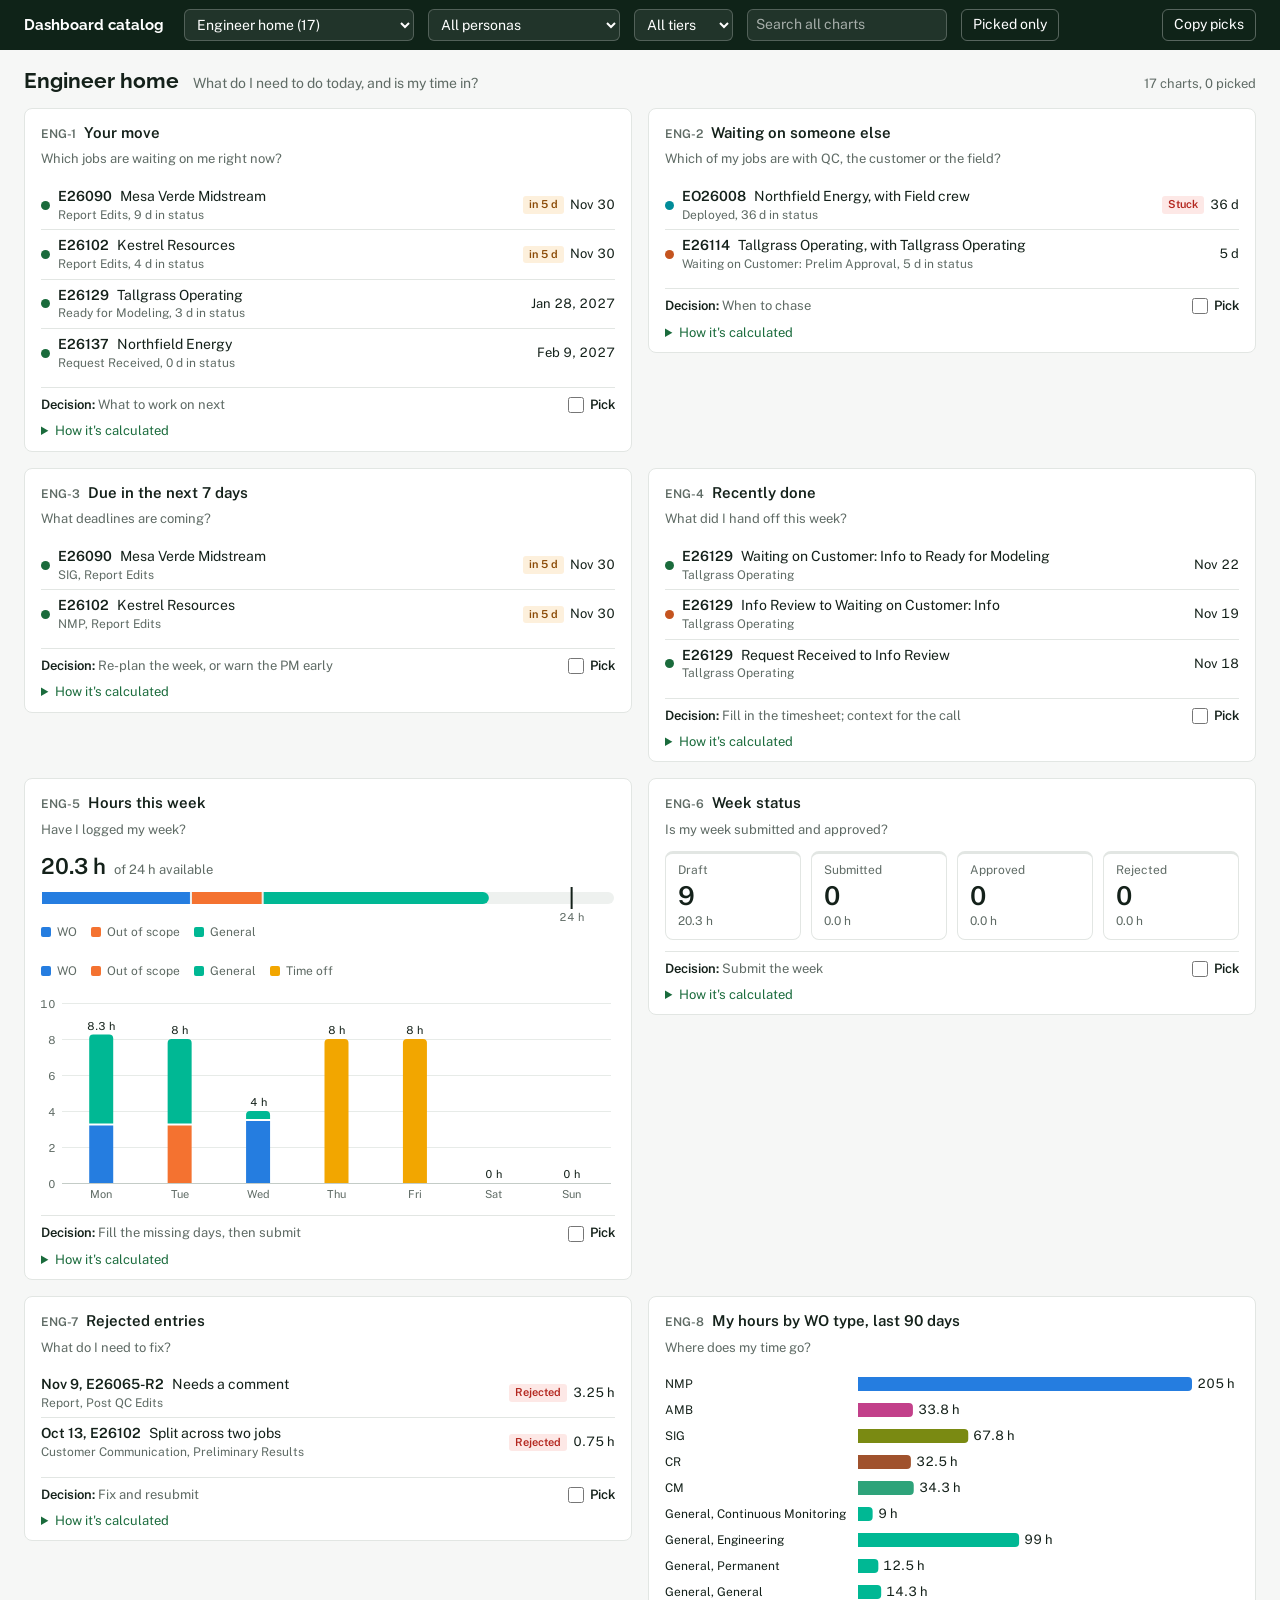
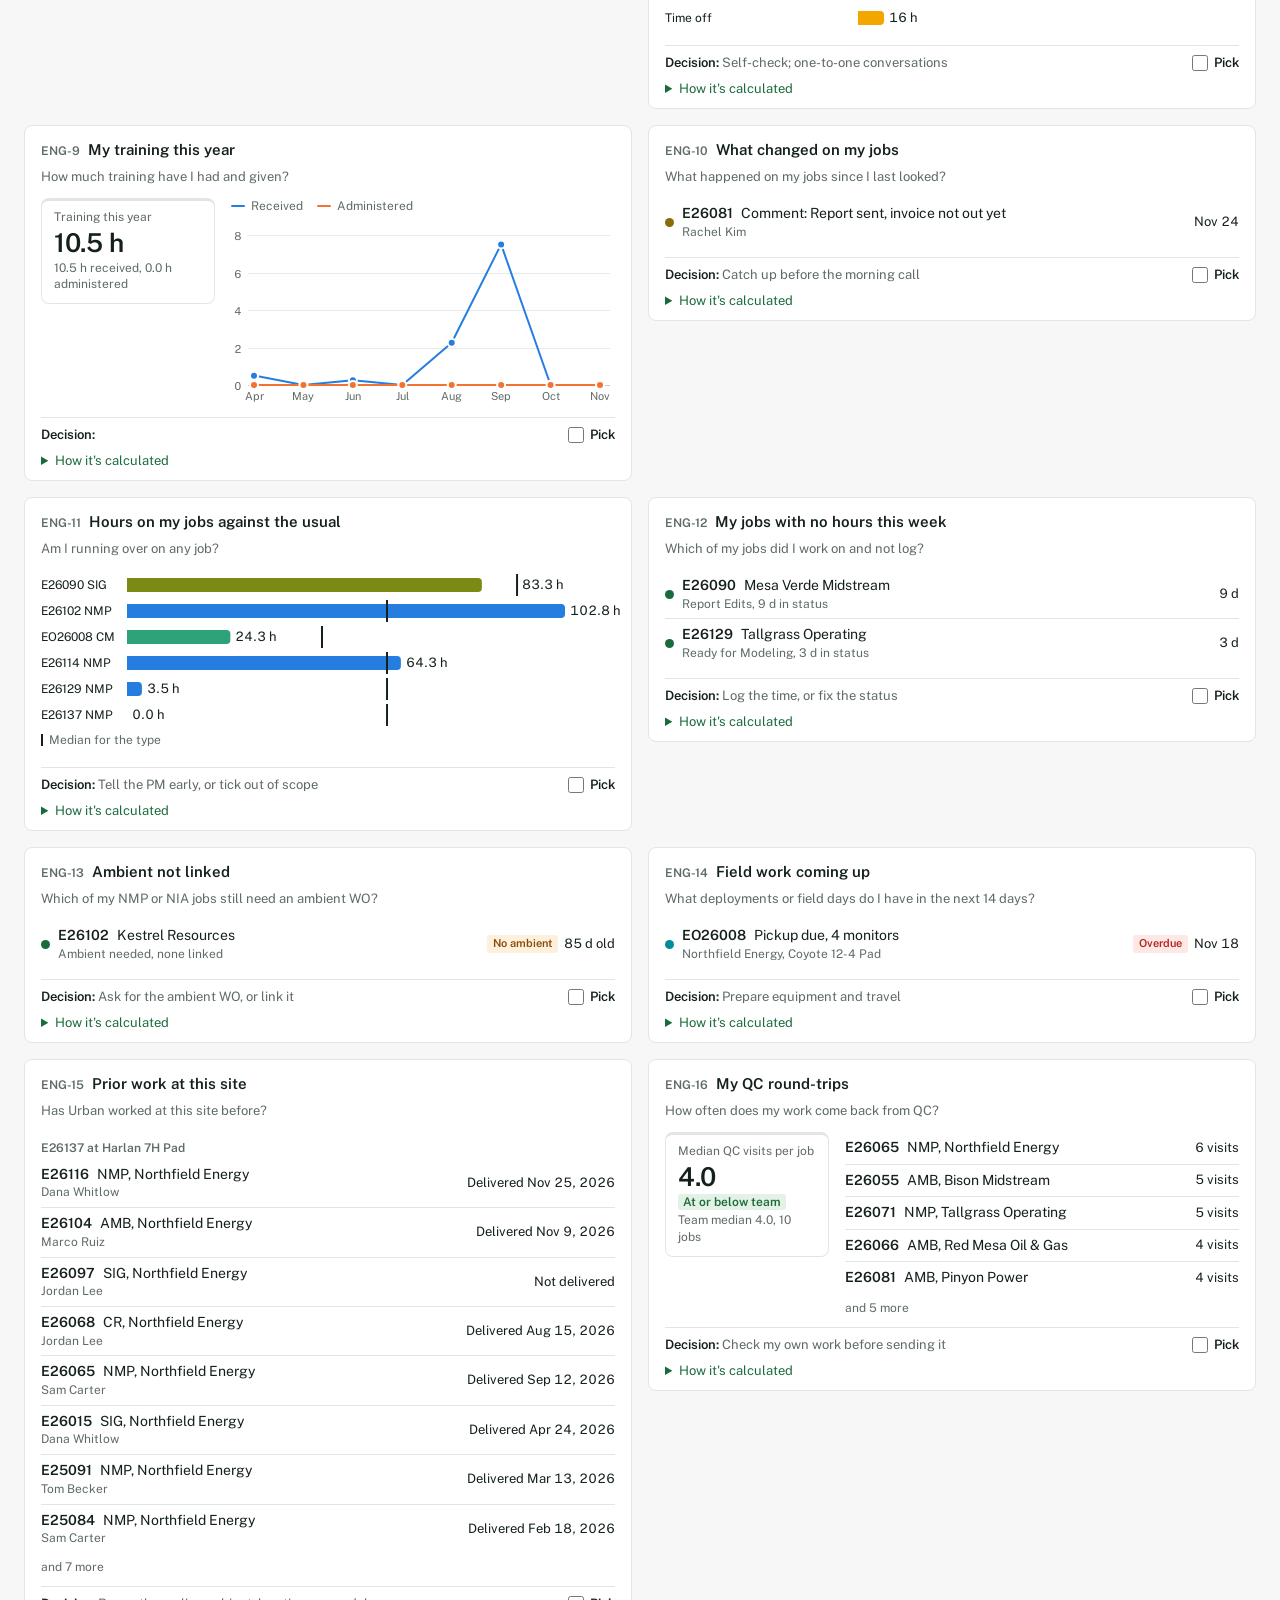
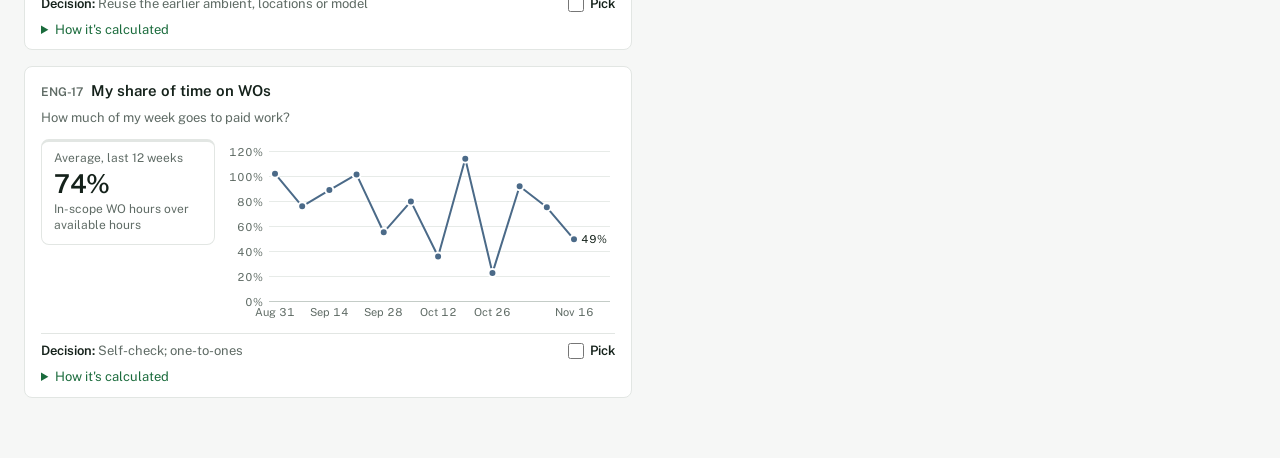
==== dash/index.html @ 53dfd90b "Add PM app mockups: three layout options and the dashboard chart catalog Static HTML and JavaScript " ====
<!doctype html>
<html lang="en">
<head>
<meta charset="utf-8">
<meta name="viewport" content="width=device-width, initial-scale=1">
<title>Dashboard catalog</title>
<link rel="stylesheet" href="https://fonts.googleapis.com/css2?family=Public+Sans:wght@400;600&family=Raleway:wght@600;700&display=swap">
<link rel="stylesheet" href="dash.css">
</head>
<body>
<div class="bar" role="banner">
  <strong>Dashboard catalog</strong>
  <select id="page" class="pagepick" aria-label="Page"></select>
  <select id="persona" aria-label="Persona"></select>
  <select id="tier" aria-label="Tier"></select>
  <input id="q" type="search" placeholder="Search all charts" aria-label="Search all charts">
  <button id="pickedOnly" type="button" aria-pressed="false">Picked only</button>
  <span class="spacer"></span>
  <span id="copied" class="copied" aria-live="polite"></span>
  <button id="copy" type="button">Copy picks</button>
</div>
<main>
  <pre id="selftest"></pre>
  <div class="pagehead"><h1 id="title"></h1><p id="sub"></p><span id="count" class="count"></span></div>
  <div id="cards" class="cards"></div>
</main>

<script src="catalog.js"></script>
<script src="data.js"></script>
<script src="charts.js"></script>
<script src="pages/a-home.js" onerror="void 0"></script>
<script src="pages/b-leadership.js" onerror="void 0"></script>
<script src="pages/c-flow.js" onerror="void 0"></script>
<script src="pages/d-hours.js" onerror="void 0"></script>
<script src="pages/e-people.js" onerror="void 0"></script>
<script>
(function () {
  'use strict';
  const CAT = window.CATALOG || [], PAGES = window.PAGES || [];
  const $ = (id) => document.getElementById(id);
  const el = (tag, cls, text) => { const n = document.createElement(tag); if (cls) n.className = cls; if (text != null) n.textContent = text; return n; };

  /* pages in catalog order, with chart counts */
  const pages = [];
  CAT.forEach((r) => { let p = pages.find((x) => x.name === r.page); if (!p) pages.push(p = { name: r.page, ids: [] }); p.ids.push(r.id); });
  const ALIAS = { 'Eng manager home': 'Engineering manager home', 'WO page': 'WO page: job summary' };
  const info = (name) => PAGES.find((p) => p.page === name) || PAGES.find((p) => p.page === ALIAS[name]) || PAGES.find((p) => p.page.startsWith(name)) || {};
  const personas = [];
  CAT.forEach((r) => String(r.persona || '').split(/[,;]/).map((x) => x.replace(/\(.*?\)/g, '').trim()).filter(Boolean).forEach((x) => { if (!personas.includes(x)) personas.push(x); }));
  const tiers = [...new Set(CAT.map((r) => r.tier).filter(Boolean))];

  /* picks */
  const KEY = 'dash-catalog-picks';
  let picks = new Set();
  try { picks = new Set(JSON.parse(localStorage.getItem(KEY) || '[]')); } catch (e) { picks = new Set(); }
  const savePicks = () => { try { localStorage.setItem(KEY, JSON.stringify([...picks])); } catch (e) { /* storage unavailable */ } };

  /* state from the hash */
  const S = { page: pages[0] ? pages[0].name : '', persona: '', tier: '', q: '', picked: false };
  function readHash() {
    const h = new URLSearchParams(location.hash.slice(1));
    const pg = h.get('page'); if (pg) { const m = pages.find((p) => p.name === pg) || pages.find((p) => p.name.toLowerCase() === pg.toLowerCase()); if (m) S.page = m.name; }
  }
  function writeHash() { if (selftest) return; const h = new URLSearchParams(); h.set('page', S.page); try { history.replaceState(null, '', '#' + h.toString().replace(/\+/g, '%20')); } catch (e) { /* file:// may refuse */ } }
  const selftest = /(^|[#&])selftest\b/.test(location.hash);
  readHash();

  /* top bar */
  const opt = (v, t) => { const o = el('option', null, t); o.value = v; return o; };
  pages.forEach((p) => $('page').appendChild(opt(p.name, `${p.name} (${p.ids.length})`)));
  $('persona').appendChild(opt('', 'All personas')); personas.forEach((p) => $('persona').appendChild(opt(p, p)));
  $('tier').appendChild(opt('', 'All tiers')); tiers.forEach((t) => $('tier').appendChild(opt(t, t)));
  $('page').value = S.page;
  $('page').addEventListener('change', () => { S.page = $('page').value; S.q = ''; $('q').value = ''; S.picked = false; syncPicked(); writeHash(); render(); window.scrollTo(0, 0); });
  $('persona').addEventListener('change', () => { S.persona = $('persona').value; render(); });
  $('tier').addEventListener('change', () => { S.tier = $('tier').value; render(); });
  let qt; $('q').addEventListener('input', () => { clearTimeout(qt); qt = setTimeout(() => { S.q = $('q').value.trim(); render(); }, 180); });
  const syncPicked = () => $('pickedOnly').setAttribute('aria-pressed', String(S.picked));
  $('pickedOnly').addEventListener('click', () => { S.picked = !S.picked; syncPicked(); render(); });
  function copyText(text) {
    const fallback = () => { const t = el('textarea'); t.value = text; t.style.position = 'fixed'; t.style.opacity = '0'; document.body.appendChild(t); t.select(); let ok = false; try { ok = document.execCommand('copy'); } catch (e) { ok = false; } t.remove(); return ok; };
    if (navigator.clipboard && navigator.clipboard.writeText) return navigator.clipboard.writeText(text).then(() => true, fallback);
    return Promise.resolve(fallback());
  }
  $('copy').addEventListener('click', () => {
    const ids = CAT.map((r) => r.id).filter((id) => picks.has(id));
    if (!ids.length) { $('copied').textContent = 'Nothing picked yet'; return; }
    copyText(ids.join(', ')).then((ok) => { $('copied').textContent = ok ? `Copied ${ids.length} ${ids.length === 1 ? 'pick' : 'picks'}` : `${ids.length} picked: ${ids.join(', ')}`; });
  });
  const updatePickCount = () => { const n = picks.size; if (!$('copied').textContent.startsWith('Copied')) $('copied').textContent = n ? `${n} picked` : ''; };

  /* cards */
  function card(r, showPage) {
    const c = el('article', 'card' + (r.tier === 'Cut' ? ' cut' : '') + (picks.has(r.id) ? ' picked' : ''));
    c.id = 'card-' + r.id; c.dataset.id = r.id;
    const head = el('header');
    head.appendChild(el('span', 'cid', r.id)); head.appendChild(el('h2', null, r.element));
    if (r.tier === 'Cut') head.appendChild(el('span', 'lab cutlab', 'Cut'));
    if (r.tier === 'Roadmap') head.appendChild(el('span', 'lab', 'Roadmap'));
    if (showPage) head.appendChild(el('span', 'pg', r.page));
    c.appendChild(head);
    c.appendChild(el('p', 'q', r.question));
    const body = el('div', 'body');
    c.appendChild(body);
    const foot = el('footer'), dec = el('p', 'dec');
    dec.appendChild(el('span', null, 'Decision: ')); dec.appendChild(document.createTextNode(r.decision || ''));
    foot.appendChild(dec);
    const lab = el('label', 'pick'), cb = el('input'); cb.type = 'checkbox'; cb.checked = picks.has(r.id);
    cb.addEventListener('change', () => { if (cb.checked) picks.add(r.id); else picks.delete(r.id); c.classList.toggle('picked', cb.checked); savePicks(); $('copied').textContent = ''; updatePickCount(); count(); });
    lab.appendChild(cb); lab.appendChild(document.createTextNode('Pick')); foot.appendChild(lab);
    c.appendChild(foot);
    const det = el('details'); det.appendChild(el('summary', null, "How it's calculated"));
    const dl = el('dl');
    [['Form', r.form], ['Calculation', r.calc], ['Data', r.data], ['At launch', r.launch], ['Per person', r.perPerson], ['Notes', r.notes], ['Source', r.source], ['Persona', r.persona], ['Tier', r.tier]].forEach(([k, v]) => { if (!v) return; dl.appendChild(el('dt', null, k)); dl.appendChild(el('dd', null, v)); });
    det.appendChild(dl); c.appendChild(det);
    return { c, body };
  }
  function draw(r, body, c) {
    if (!window.DASH || !DASH.has(r.id)) { body.className = 'body missing'; body.textContent = 'Not mocked yet. ' + (r.form ? 'Form: ' + r.form : ''); return 'missing'; }
    const res = DASH.render(r.id, body);
    if (body.dataset.wide === '1') c.classList.add('wide');
    return res;
  }
  function visible() {
    const q = S.q.toLowerCase(), global = !!q || S.picked;
    return CAT.filter((r) => (global || r.page === S.page)
      && (!S.persona || String(r.persona).includes(S.persona))
      && (!S.tier || r.tier === S.tier)
      && (!S.picked || picks.has(r.id))
      && (!q || [r.id, r.element, r.question, r.form, r.calc, r.page, r.decision].join(' ').toLowerCase().includes(q)));
  }
  function count() { const rows = visible(); $('count').textContent = `${rows.length} ${rows.length === 1 ? 'chart' : 'charts'}, ${rows.filter((r) => picks.has(r.id)).length} picked`; }
  function render() {
    const rows = visible(), global = !!S.q || S.picked, box = $('cards');
    box.replaceChildren();
    if (global) { $('title').textContent = S.picked && !S.q ? 'Picked charts' : 'Search results'; $('sub').textContent = S.q ? `Matching "${S.q}" across all pages` : 'Across all pages'; }
    else { $('title').textContent = S.page; $('sub').textContent = info(S.page).question || ''; }
    const results = [];
    rows.forEach((r) => { const { c, body } = card(r, global); box.appendChild(c); results.push({ r, body, res: draw(r, body, c) }); });
    if (!rows.length) box.appendChild(el('p', 'nomatch', 'No charts match. Clear the search or the filters.'));
    count(); updatePickCount();
    return results;
  }

  if (!selftest) {
    render();
    window.addEventListener('hashchange', () => { const before = S.page; readHash(); if (S.page !== before) { $('page').value = S.page; render(); window.scrollTo(0, 0); } });
    return;
  }

  /* self-test: render every page in turn, then report */
  document.body.dataset.mode = 'selftest';
  const out = { total: CAT.length, rendered: 0, missing: [], errors: [], empty: [] };
  for (const p of pages) {
    S.page = p.name; $('page').value = p.name;
    render().forEach(({ r, body, res }) => {
      if (res === 'missing') out.missing.push(r.id);
      else if (res === 'error') out.errors.push({ id: r.id, message: (DASH.errors.filter((e) => e.id === r.id).pop() || {}).message || 'error' });
      else { out.rendered++; if (!body.children.length) out.empty.push(r.id); }
    });
  }
  const json = JSON.stringify(out);
  document.body.dataset.selftest = json;
  $('selftest').textContent = json;
})();
</script>
</body>
</html>
---- dash/dash.css ----
/* Dashboard catalog: gallery chrome and chart helper styles. Light mode only. */
:root {
  --font: "Public Sans", "Segoe UI", system-ui, sans-serif; --head: "Raleway", "Segoe UI", system-ui, sans-serif;
  --bg: #f6f7f6; --panel: #fff; --ink: #14211a; --mute: #5f6b65; --line: #e2e6e3; --hover: #eef2ef;
  --accent: #1a6b3c; --bar: #0f2318; --grid: #e7ebe8; --late: #b3261e;
}
* { box-sizing: border-box; }
html, body { margin: 0; }
body { background: var(--bg); color: var(--ink); font: 14px/1.4 var(--font); -webkit-font-smoothing: antialiased; }
button, input, select { font: inherit; color: inherit; }
h1, h2, h3, p, ul, dl, dd { margin: 0; padding: 0; }
ul { list-style: none; }
:focus-visible { outline: 2px solid var(--accent); outline-offset: 2px; }

/* ---------- top bar ---------- */
.bar { position: sticky; top: 0; z-index: 10; background: var(--bar); color: #fff; display: flex; flex-wrap: wrap; align-items: center; gap: 8px 14px; padding: 9px 24px; }
.bar strong { font: 700 15px var(--head); margin-right: 6px; white-space: nowrap; }
.bar select, .bar input[type=search] { background: rgba(255,255,255,.08); border: 1px solid rgba(255,255,255,.22); border-radius: 6px; color: #fff; padding: 5px 8px; min-height: 32px; }
.bar select option { color: var(--ink); background: #fff; }
.bar input[type=search] { width: 200px; } .bar input::placeholder { color: rgba(255,255,255,.6); }
.bar .pagepick { min-width: 230px; }
.bar button { background: none; border: 1px solid rgba(255,255,255,.3); border-radius: 6px; color: #fff; padding: 5px 11px; min-height: 32px; cursor: pointer; white-space: nowrap; }
.bar button:hover { border-color: #fff; }
.bar button[aria-pressed="true"] { background: #fff; color: var(--bar); border-color: #fff; font-weight: 600; }
.bar .spacer { flex: 1; }
.bar .copied { color: rgba(255,255,255,.8); font-size: 13px; min-width: 0; }
.bar :focus-visible { outline-color: #fff; }

main { padding: 18px 24px 60px; max-width: 1880px; margin: 0 auto; }
.pagehead { display: flex; flex-wrap: wrap; align-items: baseline; gap: 4px 14px; margin-bottom: 14px; }
.pagehead h1 { font: 700 21px var(--head); }
.pagehead p { color: var(--mute); }
.pagehead .count { margin-left: auto; color: var(--mute); font-size: 13px; }
#selftest { display: none; white-space: pre-wrap; background: var(--panel); border: 1px solid var(--line); border-radius: 8px; padding: 12px; margin-bottom: 14px; font: 12px/1.4 ui-monospace, Consolas, monospace; }
body[data-mode="selftest"] #selftest { display: block; }

/* ---------- card grid ---------- */
.cards { display: grid; grid-template-columns: repeat(auto-fill, minmax(440px, 1fr)); gap: 16px; align-items: start; }
.card { background: var(--panel); border: 1px solid var(--line); border-radius: 8px; padding: 14px 16px 10px; min-width: 0; display: flex; flex-direction: column; gap: 8px; }
.card.wide { grid-column: 1 / -1; }
.card.cut { opacity: .55; }
.card.picked { border-color: var(--accent); box-shadow: inset 3px 0 0 var(--accent); }
.card header { display: flex; align-items: baseline; gap: 8px; }
.card .cid { color: var(--mute); font-size: 12px; font-weight: 600; white-space: nowrap; }
.card h2 { font-size: 15px; font-weight: 600; line-height: 1.3; }
.card .pg { color: var(--mute); font-size: 12px; margin-left: auto; white-space: nowrap; }
.card .lab { font-size: 11px; font-weight: 600; border-radius: 3px; padding: 1px 6px; background: var(--hover); color: var(--mute); white-space: nowrap; }
.card .lab.cutlab { background: #fde8e6; color: var(--late); }
.card .q { color: var(--mute); font-size: 13px; }
.card .body { min-width: 0; container-type: inline-size; padding: 4px 0 2px; }
.card .body.missing { display: grid; place-items: center; min-height: 150px; border: 1px dashed var(--line); border-radius: 6px; color: var(--mute); font-size: 13px; text-align: center; padding: 12px; }
.card footer { display: flex; align-items: center; gap: 12px; border-top: 1px solid var(--line); padding-top: 8px; font-size: 13px; color: var(--mute); }
.card footer .dec { flex: 1; } .card footer .dec span { color: var(--ink); font-weight: 600; }
.card .pick { display: inline-flex; align-items: center; gap: 6px; color: var(--ink); cursor: pointer; white-space: nowrap; font-weight: 600; }
.card .pick input { width: 16px; height: 16px; accent-color: var(--accent); margin: 0; }
.card details { font-size: 13px; color: var(--mute); }
.card summary { cursor: pointer; width: max-content; color: var(--accent); }
.card dl { display: grid; grid-template-columns: max-content 1fr; gap: 4px 12px; padding: 8px 0 4px; }
.card dt { color: var(--mute); } .card dd { color: var(--ink); }
.nomatch { color: var(--mute); padding: 40px; text-align: center; }

/* ---------- chart helpers ---------- */
.c-chart { width: 100%; min-width: 0; }
.c-svg { display: block; overflow: visible; font-family: var(--font); }
.c-svg text { font-family: var(--font); }
.c-tick { font-size: 11px; fill: var(--mute); font-variant-numeric: tabular-nums; }
.c-tick.small { font-size: 10px; } .c-tick.strong { fill: var(--ink); font-weight: 600; }
.c-lab { font-size: 12px; fill: var(--ink); } .c-lab.strong { font-weight: 600; }
.c-val { font-size: 12px; fill: var(--ink); font-variant-numeric: tabular-nums; } .c-val.small { font-size: 11px; } .c-val.strong { font-weight: 600; }
.c-val.halo { paint-order: stroke; stroke: #fff; stroke-width: 3px; }
.c-in { font-size: 11px; font-weight: 600; }
.c-mark { transition: opacity .1s; } .c-hit:hover ~ .c-mark, .c-mark:hover { opacity: .82; }
g:hover > .c-mark { opacity: .82; }
.c-empty { color: var(--mute); font-size: 13px; padding: 24px 8px; text-align: center; }
.c-note { color: var(--mute); font-size: 12px; margin-top: 6px; } .c-note.bad { color: var(--late); font-weight: 600; }
.c-axis-x { color: var(--mute); font-size: 11px; text-align: right; margin-top: 2px; }

.c-legend { display: flex; flex-wrap: wrap; gap: 4px 14px; font-size: 12px; color: var(--mute); margin: 0 0 8px; }
.c-legend.right { justify-content: flex-end; }
.c-leg { display: inline-flex; align-items: center; gap: 6px; }
.c-sw { display: inline-block; width: 10px; height: 10px; border-radius: 2px; flex: none; }
.c-sw.line { width: 14px; height: 2px; border-radius: 1px; }
.c-sw.dot { border-radius: 50%; }
.c-sw.tick, .c-sw.target { width: 2px; height: 12px; border-radius: 0; border-left: 2px solid; background: none !important; }
.c-sw.tri { width: 0; height: 0; border-radius: 0; background: none !important; border-left: 5px solid transparent; border-right: 5px solid transparent; border-top: 6px solid var(--ink); }
.c-sw.ring { border-radius: 50%; border: 1.5px solid; background: #fff !important; }
.c-sw.hatch { border: 1px solid #c9d0cb; }
.c-sw.grey { background: #f1f3f2; border: 1px solid #dde2df; }

.c-tip { position: fixed; z-index: 100; display: none; pointer-events: none; background: #fff; color: var(--ink); border: 1px solid var(--line); border-radius: 6px; padding: 7px 10px; font-size: 12px; max-width: 300px; }
.c-tip-t { color: var(--mute); margin-bottom: 3px; }
.c-tip-r { display: flex; align-items: center; gap: 7px; white-space: nowrap; }
.c-tip-r b { font-weight: 600; font-variant-numeric: tabular-nums; } .c-tip-r span { color: var(--mute); }
.c-key { display: inline-block; width: 12px; height: 2px; border-radius: 1px; flex: none; } .c-key.rect { height: 8px; width: 8px; border-radius: 2px; } .c-key.none { background: none; }
.c-tip-n { color: var(--mute); margin-top: 4px; white-space: normal; }

/* tiles */
.c-tiles { display: grid; grid-template-columns: repeat(auto-fit, minmax(var(--min, 130px), 1fr)); gap: 10px; }
.c-tile { border: 1px solid var(--line); border-top: 3px solid var(--c, var(--line)); border-radius: 8px; padding: 8px 12px 10px; display: grid; gap: 2px; align-content: start; min-width: 0; background: #fff; }
.c-tile.st-good { --c: #2e8540; } .c-tile.st-warn { --c: #d98e04; } .c-tile.st-bad { --c: #b3261e; }
.c-tile-l { color: var(--mute); font-size: 12px; }
.c-tile-v { font: 600 26px/1.15 var(--font); letter-spacing: -.01em; }
.c-tile.small .c-tile-v { font-size: 20px; }
.c-tile-s { color: var(--mute); font-size: 12px; }
.c-delta { font-size: 12px; font-weight: 600; width: max-content; border-radius: 3px; padding: 0 5px; }
.c-delta.good { background: #e3f1e7; color: #1e6b37; } .c-delta.bad { background: #fde8e6; color: #b3261e; } .c-delta.neutral { background: var(--hover); color: var(--mute); }
.c-spark { margin-top: 4px; }

/* chips, dots, pills, stage cells */
.c-chip { display: inline-block; font-size: 11px; font-weight: 600; border-radius: 3px; padding: 1px 6px; white-space: nowrap; }
.c-chip.bad { background: #fde8e6; color: #b3261e; } .c-chip.warn { background: #fdf0dc; color: #8a4a06; } .c-chip.good { background: #e3f1e7; color: #1e6b37; } .c-chip.mute { background: var(--hover); color: var(--mute); } .c-chip.info { background: #e8eefb; color: #2a4f9a; }
.c-dot { display: inline-block; width: 9px; height: 9px; border-radius: 50%; flex: none; vertical-align: middle; margin-right: 6px; } .c-dot.none { background: none; }
.c-pill { display: inline-block; padding: 1px 8px; border-radius: 4px; font-weight: 600; font-size: 12px; white-space: nowrap; }
.c-sc { display: inline-grid; place-items: center; min-width: 54px; height: 20px; border-radius: 4px; font-size: 11px; font-weight: 600; padding: 0 4px; vertical-align: middle; }
.c-sc.done { background: #dcebe1; color: #1a6b3c; } .c-sc.now { color: #fff; } .c-sc.todo { border: 1px solid var(--line); }
.c-sc.na { background: repeating-linear-gradient(135deg, #f1f3f1 0 4px, #e6e9e6 4px 5px); } .c-sc.warn { background: #fdf0dc; color: #8a4a06; border: 1px solid #e9c58f; }
.c-select { display: inline-flex; align-items: center; gap: 6px; font-size: 12px; color: var(--mute); margin-bottom: 8px; }
.c-select select { border: 1px solid var(--line); border-radius: 5px; padding: 3px 6px; background: #fff; color: var(--ink); max-width: 260px; }
.c-btn { border: 1px solid var(--line); background: #fff; border-radius: 5px; padding: 3px 10px; font-size: 12px; cursor: pointer; white-space: nowrap; }
.c-btn:hover { border-color: var(--accent); color: var(--accent); }
.c-btn.primary { background: var(--accent); border-color: var(--accent); color: #fff; } .c-btn.primary:hover { background: #145730; color: #fff; }

/* list */
.c-list ul { display: grid; }
.c-list .c-grp { font-size: 12px; font-weight: 600; color: var(--mute); padding: 8px 0 2px; }
.c-row { display: flex; align-items: center; gap: 8px; padding: 6px 0; border-bottom: 1px solid var(--line); min-width: 0; }
.c-row:last-child { border-bottom: 0; }
.c-row .c-dot { margin-right: 0; }
.c-main { flex: 1; min-width: 0; }
.c-rowline { display: flex; gap: 8px; align-items: baseline; min-width: 0; }
.c-rowline b { font-weight: 600; white-space: nowrap; } .c-rowline span { overflow: hidden; text-overflow: ellipsis; white-space: nowrap; min-width: 0; }
.c-sub { color: var(--mute); font-size: 12px; overflow: hidden; text-overflow: ellipsis; white-space: nowrap; }
.c-right { display: flex; align-items: center; gap: 6px; flex: none; }
.c-val { font-variant-numeric: tabular-nums; font-size: 13px; white-space: nowrap; }
.c-more { color: var(--mute); font-size: 12px; padding-top: 6px; display: flex; align-items: center; gap: 8px; }

/* table */
.c-table-scroll { overflow: auto; max-width: 100%; }
.c-table { width: 100%; border-collapse: collapse; font-size: 13px; }
.c-table th { text-align: left; font-weight: 600; color: var(--mute); font-size: 12px; border-bottom: 1px solid var(--line); padding: 4px 8px; white-space: nowrap; position: sticky; top: 0; background: #fff; }
.c-table th.num, .c-table td.num { text-align: right; font-variant-numeric: tabular-nums; }
.c-table td { padding: 5px 8px; border-bottom: 1px solid var(--line); vertical-align: middle; }
.c-table td.num, .c-table td.nw { white-space: nowrap; }
.c-table tr:last-child td { border-bottom: 0; }
.c-table tr.grey td { color: #9aa39e; } .c-table tr.hl td { background: #f1f7f3; }
.c-table tbody tr:hover td { background: var(--hover); }
.c-sort { border: 0; background: none; padding: 0; font: inherit; color: inherit; cursor: pointer; display: inline-flex; align-items: center; gap: 4px; }
.c-sort:hover { color: var(--ink); }
th[aria-sort="ascending"] .c-sort::after, th[aria-sort="descending"] .c-sort::after { content: ""; border-left: 4px solid transparent; border-right: 4px solid transparent; }
th[aria-sort="ascending"] .c-sort::after { border-bottom: 5px solid var(--ink); }
th[aria-sort="descending"] .c-sort::after { border-top: 5px solid var(--ink); }
th[aria-sort="ascending"], th[aria-sort="descending"] { color: var(--ink); }
.c-table-wrap.dense .c-table td { padding: 3px 6px; font-size: 12px; } .c-table-wrap.dense .c-table th { padding: 3px 6px; }

/* heatmap */
.c-heat-grid { display: grid; gap: 2px; font-size: 12px; align-items: stretch; }
.c-heat-corner { }
.c-heat-col { color: var(--mute); font-size: 11px; text-align: center; overflow: hidden; text-overflow: ellipsis; white-space: nowrap; padding: 0 2px 2px; align-self: end; }
.c-heat-row { color: var(--ink); padding-right: 8px; overflow: hidden; text-overflow: ellipsis; white-space: nowrap; align-self: center; max-width: 220px; }
.c-cell { display: grid; place-items: center; align-content: center; min-height: 26px; border-radius: 3px; font-variant-numeric: tabular-nums; line-height: 1.1; padding: 2px; cursor: default; }
.c-cell b { font-weight: 600; font-size: 12px; } .c-cell small { font-size: 10px; opacity: .8; }
.c-cell.empty { background: #f6f7f6; color: var(--mute); }
.c-cell.grey { background: #f1f3f2; color: #9aa39e; }
.c-cell:hover { outline: 2px solid var(--ink); outline-offset: -1px; }
.c-scale { display: flex; flex-wrap: wrap; align-items: center; gap: 6px 8px; font-size: 11px; color: var(--mute); margin-top: 8px; }
.c-scale-bar { display: inline-block; width: 120px; height: 8px; border-radius: 4px; }
.c-scale-t { color: var(--ink); } .c-scale-mid { margin-left: 4px; } .c-scale-grey { display: inline-flex; align-items: center; gap: 5px; margin-left: 10px; }

/* calendar strip */
.c-cal-grid { display: grid; grid-template-columns: repeat(7, minmax(0, 1fr)); gap: 4px; }
.c-day { border: 1px solid var(--line); border-radius: 6px; padding: 4px 5px 6px; min-height: 74px; min-width: 0; display: flex; flex-direction: column; gap: 3px; }
.c-day.we { background: #f8f9f8; } .c-day.today { border-color: var(--accent); box-shadow: inset 0 2px 0 var(--accent); }
.c-day-h { font-size: 11px; color: var(--mute); font-weight: 600; }
.c-ev { display: grid; grid-template-columns: 3px 1fr; column-gap: 5px; font-size: 11px; line-height: 1.25; min-width: 0; cursor: default; }
.c-ev i { grid-row: span 2; border-radius: 2px; }
.c-ev span { font-weight: 600; overflow: hidden; text-overflow: ellipsis; white-space: nowrap; }
.c-ev small { color: var(--mute); font-size: 10px; overflow: hidden; text-overflow: ellipsis; white-space: nowrap; grid-column: 2; }
.c-ev.more, .c-ev.none { display: block; color: var(--mute); font-size: 10px; }
@container (max-width: 470px) { .c-cal-grid { grid-template-columns: repeat(4, minmax(0, 1fr)); } }

/* pace */
.c-pace-head { display: flex; align-items: baseline; gap: 8px; margin-bottom: 2px; }
.c-pace-head b { font-size: 22px; font-weight: 600; } .c-pace-head span { color: var(--mute); font-size: 13px; }

/* yes/no grid */
.c-yn-grid { display: grid; gap: 3px; font-size: 12px; align-items: center; }
.c-yn-col { color: var(--mute); font-size: 10px; line-height: 1.15; text-align: center; overflow: hidden; align-self: end; }
.c-yn-row { padding-right: 10px; white-space: nowrap; } .c-yn-row small { color: var(--mute); margin-left: 6px; font-size: 11px; }
.c-yn-cell { display: grid; place-items: center; height: 22px; border-radius: 4px; font-size: 12px; font-weight: 700; }
.c-yn-cell.blank { background: #f1f3f2; }

/* small multiples, split, export */
.c-multi-grid { display: grid; grid-template-columns: repeat(auto-fill, minmax(var(--min, 200px), 1fr)); gap: 14px 18px; }
.c-multi-cell { min-width: 0; }
.c-multi-t { font-size: 12px; font-weight: 600; margin-bottom: 2px; } .c-multi-s { font-size: 11px; color: var(--mute); margin-bottom: 2px; }
.c-split.row { display: grid; grid-template-columns: var(--cols, 1fr 1fr); gap: 16px; align-items: start; }
.c-split.col { display: grid; gap: 14px; }
.c-split-cell { min-width: 0; }
@container (max-width: 520px) { .c-split.row { grid-template-columns: minmax(0, 1fr) !important; } }
.c-export-foot { display: flex; align-items: center; justify-content: space-between; gap: 10px; margin-top: 8px; }
.c-export-foot .c-note { margin: 0; }

@media (max-width: 720px) {
  .bar { padding: 8px 16px; } main { padding: 14px 16px 40px; }
  .cards { grid-template-columns: minmax(0, 1fr); }
  .bar input[type=search], .bar .pagepick { width: 100%; min-width: 0; flex: 1 1 100%; }
  .card footer { flex-wrap: wrap; }
}
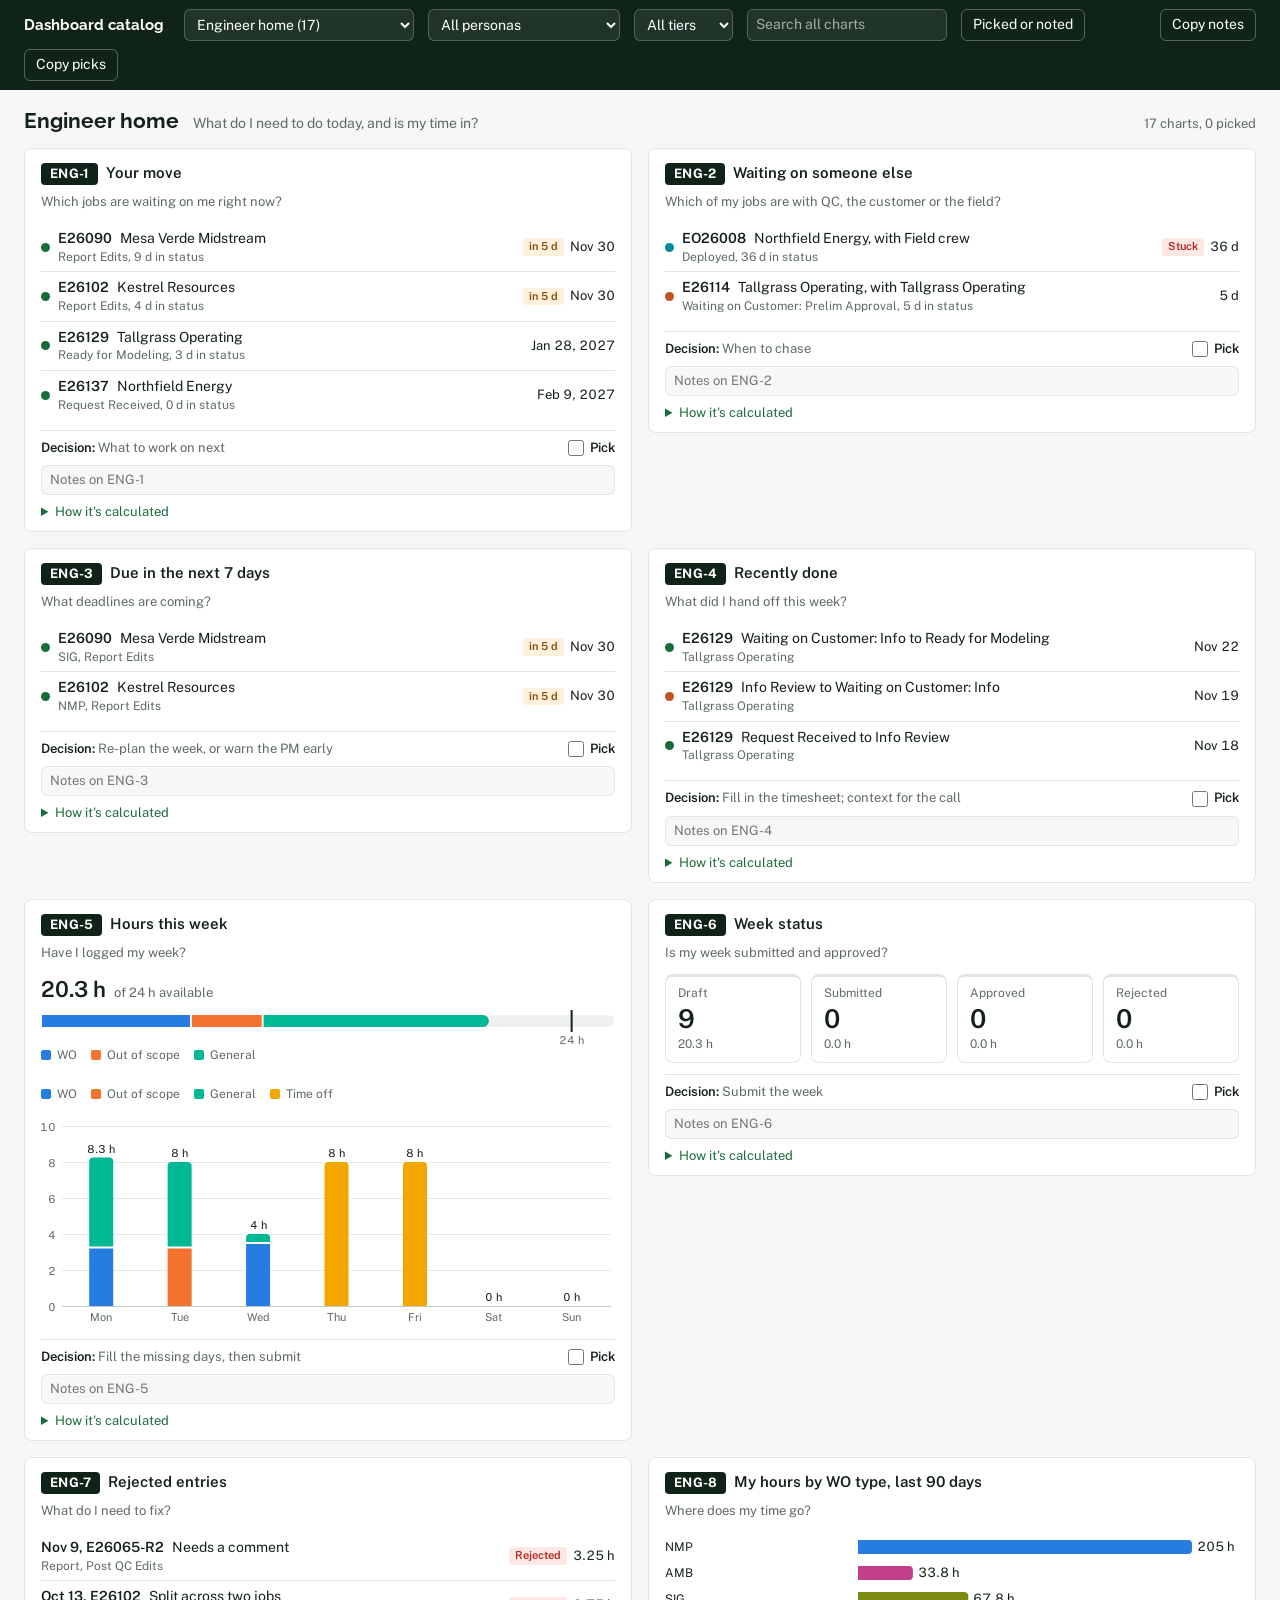
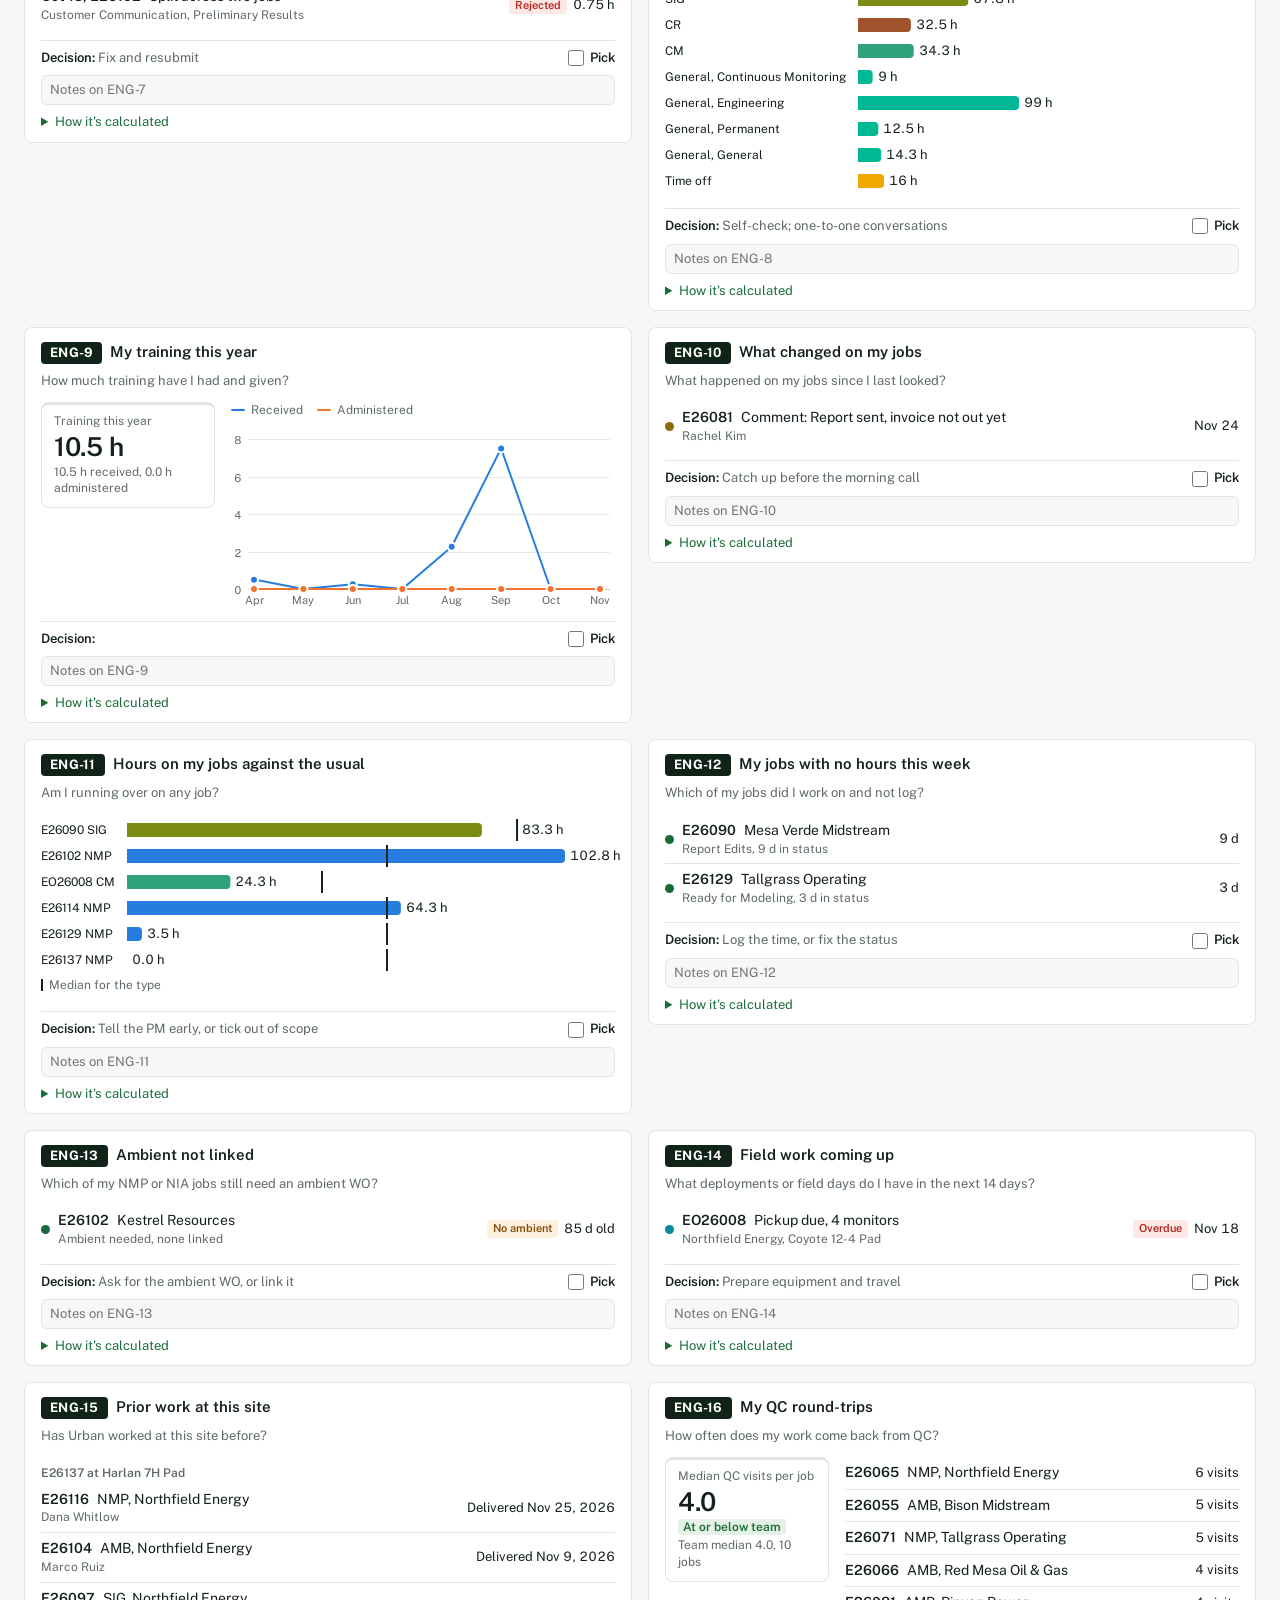
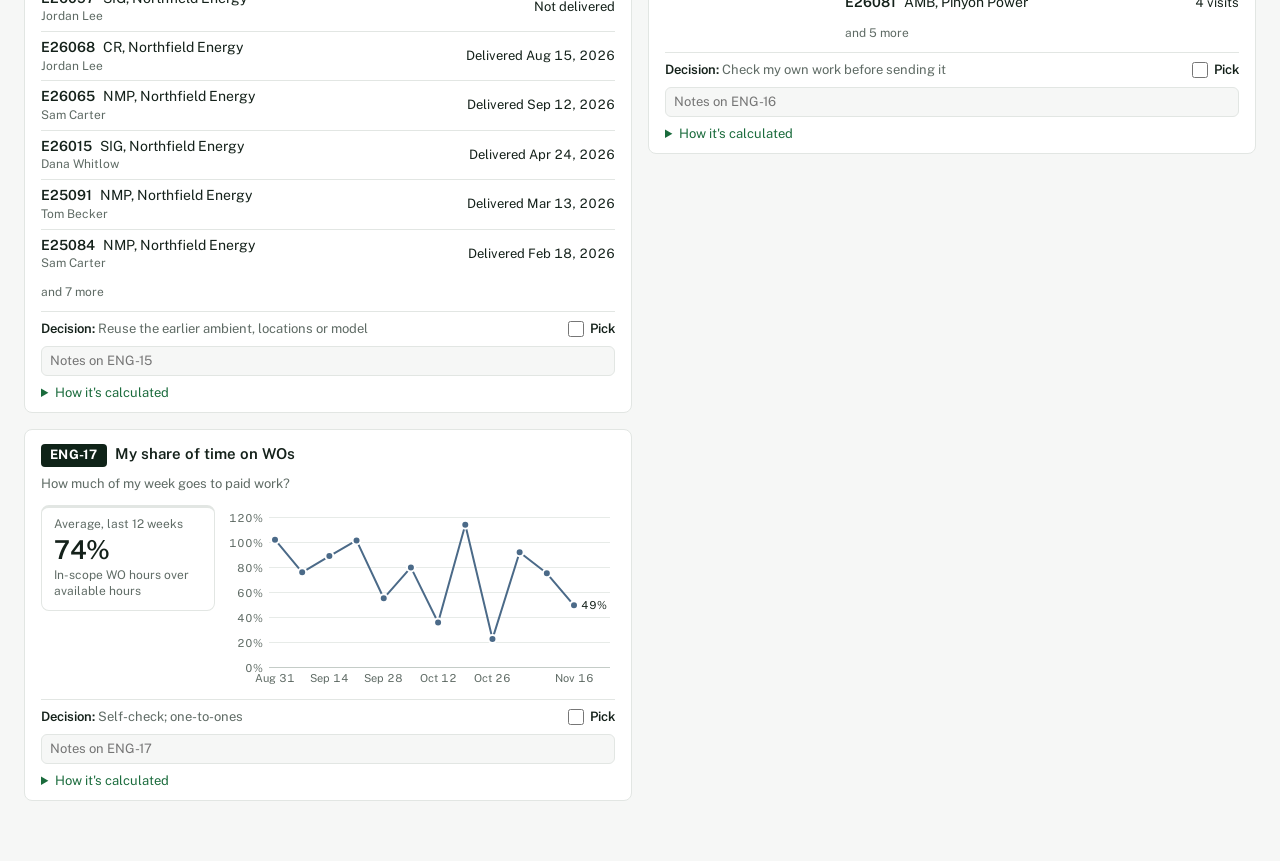
==== commit 37df8b4d: "Catalog: show each chart's code as a badge and add a notes box per chart Notes save in the browser; " ====
--- a/dash/index.html
+++ b/dash/index.html
@@ -14,9 +14,10 @@
   <select id="persona" aria-label="Persona"></select>
   <select id="tier" aria-label="Tier"></select>
   <input id="q" type="search" placeholder="Search all charts" aria-label="Search all charts">
-  <button id="pickedOnly" type="button" aria-pressed="false">Picked only</button>
+  <button id="pickedOnly" type="button" aria-pressed="false">Picked or noted</button>
   <span class="spacer"></span>
   <span id="copied" class="copied" aria-live="polite"></span>
+  <button id="copyNotes" type="button">Copy notes</button>
   <button id="copy" type="button">Copy picks</button>
 </div>
 <main>
@@ -53,6 +54,11 @@
   const KEY = 'dash-catalog-picks';
   let picks = new Set();
   try { picks = new Set(JSON.parse(localStorage.getItem(KEY) || '[]')); } catch (e) { picks = new Set(); }
+  /* meeting notes, one per chart code */
+  const NKEY = 'dash-catalog-notes';
+  let notes = {};
+  try { notes = JSON.parse(localStorage.getItem(NKEY) || '{}') || {}; } catch (e) { notes = {}; }
+  const saveNotes = () => { try { localStorage.setItem(NKEY, JSON.stringify(notes)); } catch (e) { /* storage unavailable */ } };
   const savePicks = () => { try { localStorage.setItem(KEY, JSON.stringify([...picks])); } catch (e) { /* storage unavailable */ } };
 
   /* state from the hash */
@@ -87,6 +93,12 @@
     if (!ids.length) { $('copied').textContent = 'Nothing picked yet'; return; }
     copyText(ids.join(', ')).then((ok) => { $('copied').textContent = ok ? `Copied ${ids.length} ${ids.length === 1 ? 'pick' : 'picks'}` : `${ids.length} picked: ${ids.join(', ')}`; });
   });
+  $('copyNotes').addEventListener('click', () => {
+    const rows = CAT.filter((r) => (notes[r.id] || '').trim());
+    if (!rows.length) { $('copied').textContent = 'No notes yet'; return; }
+    const text = rows.map((r) => `${r.id} ${r.element}${picks.has(r.id) ? ' (picked)' : ''}: ${notes[r.id].trim()}`).join('\n');
+    copyText(text).then((ok) => { $('copied').textContent = ok ? `Copied notes on ${rows.length} ${rows.length === 1 ? 'chart' : 'charts'}` : 'Could not copy'; });
+  });
   const updatePickCount = () => { const n = picks.size; if (!$('copied').textContent.startsWith('Copied')) $('copied').textContent = n ? `${n} picked` : ''; };
 
   /* cards */
@@ -109,6 +121,11 @@
     cb.addEventListener('change', () => { if (cb.checked) picks.add(r.id); else picks.delete(r.id); c.classList.toggle('picked', cb.checked); savePicks(); $('copied').textContent = ''; updatePickCount(); count(); });
     lab.appendChild(cb); lab.appendChild(document.createTextNode('Pick')); foot.appendChild(lab);
     c.appendChild(foot);
+    const nt = el('textarea', 'note'); nt.rows = 1; nt.placeholder = `Notes on ${r.id}`; nt.setAttribute('aria-label', `Notes on ${r.id}`); nt.value = notes[r.id] || '';
+    const grow = () => { nt.style.height = 'auto'; nt.style.height = Math.max(nt.scrollHeight, 30) + 'px'; };
+    nt.addEventListener('input', () => { if (nt.value.trim()) notes[r.id] = nt.value; else delete notes[r.id]; c.classList.toggle('noted', !!nt.value.trim()); saveNotes(); grow(); });
+    c.classList.toggle('noted', !!(notes[r.id] || '').trim());
+    c.appendChild(nt); setTimeout(grow, 0);
     const det = el('details'); det.appendChild(el('summary', null, "How it's calculated"));
     const dl = el('dl');
     [['Form', r.form], ['Calculation', r.calc], ['Data', r.data], ['At launch', r.launch], ['Per person', r.perPerson], ['Notes', r.notes], ['Source', r.source], ['Persona', r.persona], ['Tier', r.tier]].forEach(([k, v]) => { if (!v) return; dl.appendChild(el('dt', null, k)); dl.appendChild(el('dd', null, v)); });
@@ -126,14 +143,14 @@
     return CAT.filter((r) => (global || r.page === S.page)
       && (!S.persona || String(r.persona).includes(S.persona))
       && (!S.tier || r.tier === S.tier)
-      && (!S.picked || picks.has(r.id))
+      && (!S.picked || picks.has(r.id) || (notes[r.id] || '').trim())
       && (!q || [r.id, r.element, r.question, r.form, r.calc, r.page, r.decision].join(' ').toLowerCase().includes(q)));
   }
   function count() { const rows = visible(); $('count').textContent = `${rows.length} ${rows.length === 1 ? 'chart' : 'charts'}, ${rows.filter((r) => picks.has(r.id)).length} picked`; }
   function render() {
     const rows = visible(), global = !!S.q || S.picked, box = $('cards');
     box.replaceChildren();
-    if (global) { $('title').textContent = S.picked && !S.q ? 'Picked charts' : 'Search results'; $('sub').textContent = S.q ? `Matching "${S.q}" across all pages` : 'Across all pages'; }
+    if (global) { $('title').textContent = S.picked && !S.q ? 'Picked and noted charts' : 'Search results'; $('sub').textContent = S.q ? `Matching "${S.q}" across all pages` : 'Across all pages'; }
     else { $('title').textContent = S.page; $('sub').textContent = info(S.page).question || ''; }
     const results = [];
     rows.forEach((r) => { const { c, body } = card(r, global); box.appendChild(c); results.push({ r, body, res: draw(r, body, c) }); });
--- a/dash/dash.css
+++ b/dash/dash.css
@@ -41,7 +41,10 @@
 .card.cut { opacity: .55; }
 .card.picked { border-color: var(--accent); box-shadow: inset 3px 0 0 var(--accent); }
 .card header { display: flex; align-items: baseline; gap: 8px; }
-.card .cid { color: var(--mute); font-size: 12px; font-weight: 600; white-space: nowrap; }
+.card .cid { background: #0f2318; color: #fff; font-size: 13px; font-weight: 700; white-space: nowrap; padding: 2px 9px; border-radius: 4px; letter-spacing: .02em; align-self: center; }
+.card textarea.note { width: 100%; border: 1px solid var(--line); border-radius: 6px; padding: 5px 8px; font: inherit; font-size: 13px; color: var(--ink); background: var(--bg, #f6f7f6); resize: none; overflow: hidden; min-height: 30px; }
+.card textarea.note:focus { background: #fff; outline: 2px solid var(--accent); outline-offset: 0; }
+.card.noted textarea.note { background: #fff8dc; border-color: #e3cf7a; }
 .card h2 { font-size: 15px; font-weight: 600; line-height: 1.3; }
 .card .pg { color: var(--mute); font-size: 12px; margin-left: auto; white-space: nowrap; }
 .card .lab { font-size: 11px; font-weight: 600; border-radius: 3px; padding: 1px 6px; background: var(--hover); color: var(--mute); white-space: nowrap; }
